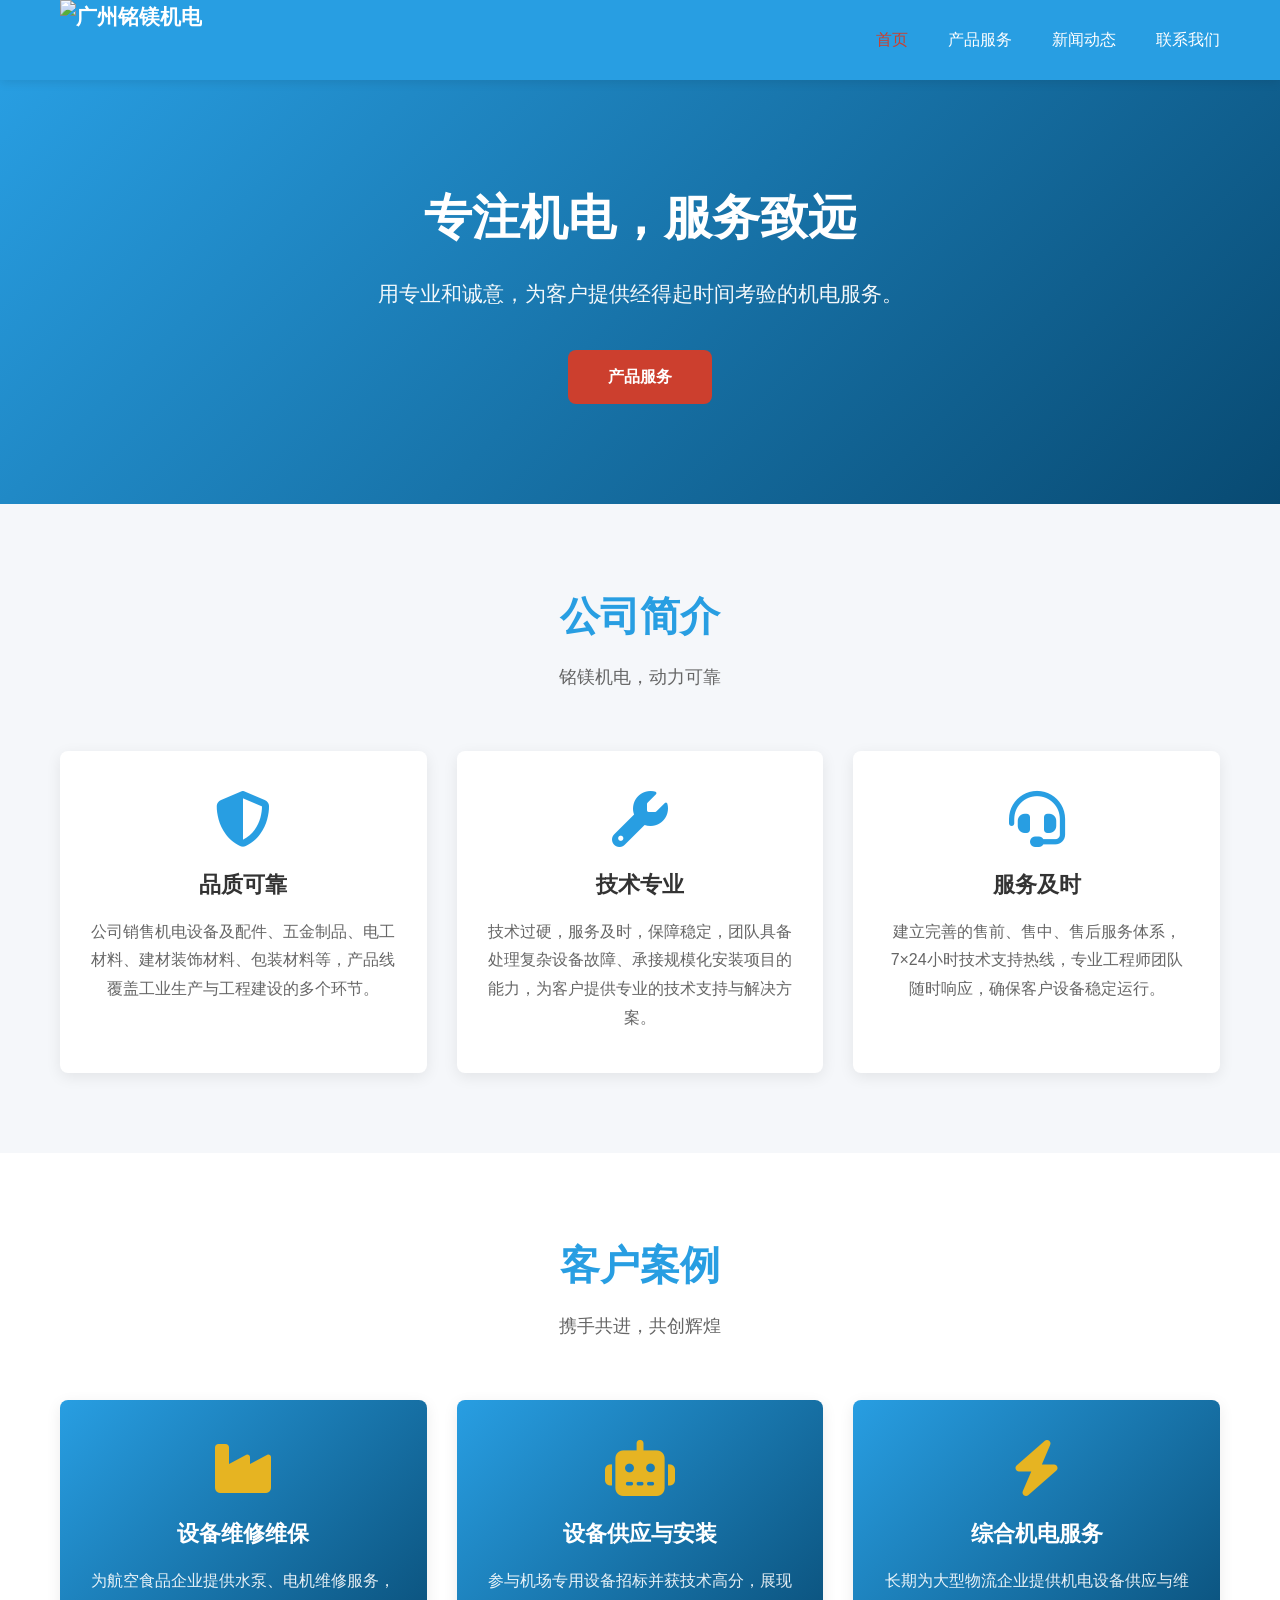
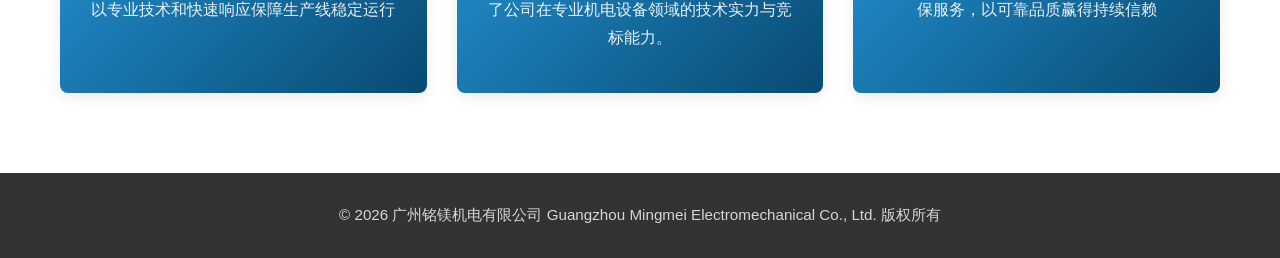
==== index.html @ 8eab923e "Add files via upload" ====
<!DOCTYPE html>
<html lang="zh-CN">
<head>
    <meta charset="UTF-8">
    <meta name="viewport" content="width=device-width, initial-scale=1.0">
    <title>广州铭镁机电有限公司 - 精密传动，驱动未来</title>
    <link rel="stylesheet" href="https://cdnjs.cloudflare.com/ajax/libs/font-awesome/6.4.0/css/all.min.css">
    <link rel="stylesheet" href="style.css">
</head>
<body>
    <header>
        <nav class="container">
            <div class="logo">
                <img src="images/logo1.png" alt="广州铭镁机电" style="height: 80px;">
            </div>
            <div class="menu-toggle">
                <span></span>
                <span></span>
                <span></span>
            </div>
            <ul class="nav-links">
                <li><a href="index.html" class="active">首页</a></li>
                <li><a href="products.html">产品服务</a></li>
                <li><a href="news.html">新闻动态</a></li>
                <li><a href="contact.html">联系我们</a></li>
            </ul>
        </nav>
    </header>

    <section class="hero">
        <div class="container">
            <h1>专注机电，服务致远</h1>
            <p>用专业和诚意，为客户提供经得起时间考验的机电服务。

</p>
            <a href="products.html" class="btn btn-primary">产品服务</a>
        </div>
    </section>

    <section class="advantages">
        <div class="container">
            <div class="section-title">
                <h2>公司简介</h2>
                <p>铭镁机电，动力可靠</p>
            </div>
            <div class="grid-3">
                <div class="card">
                    <i class="fas fa-shield-alt"></i>
                    <h3>品质可靠</h3>
                    <p>公司销售机电设备及配件、五金制品、电工材料、建材装饰材料、包装材料等，产品线覆盖工业生产与工程建设的多个环节。</p>
                </div>
                <div class="card">
                    <i class="fas fa-wrench"></i>
                    <h3>技术专业</h3>
                    <p>技术过硬，服务及时，保障稳定，团队具备处理复杂设备故障、承接规模化安装项目的能力，为客户提供专业的技术支持与解决方案。</p>
                </div>
                <div class="card">
                    <i class="fas fa-headset"></i>
                    <h3>服务及时</h3>
                    <p>建立完善的售前、售中、售后服务体系，7×24小时技术支持热线，专业工程师团队随时响应，确保客户设备稳定运行。</p>
                </div>
            </div>
        </div>
    </section>

    <section>
        <div class="container">
            <div class="section-title">
                <h2>客户案例</h2>
                <p>携手共进，共创辉煌</p>
            </div>
            <div class="grid-3">
                <div class="card case-card">
                    <i class="fas fa-industry"></i>
                    <h3>设备维修维保</h3>
                    <p>为航空食品企业提供水泵、电机维修服务，以专业技术和快速响应保障生产线稳定运行</p>
                </div>
                <div class="card case-card">
                    <i class="fas fa-robot"></i>
                    <h3>设备供应与安装</h3>
                    <p>参与机场专用设备招标并获技术高分，展现了公司在专业机电设备领域的技术实力与竞标能力。</p>
                </div>
                <div class="card case-card">
                    <i class="fas fa-bolt"></i>
                    <h3>综合机电服务</h3>
                    <p>长期为大型物流企业提供机电设备供应与维保服务，以可靠品质赢得持续信赖</p>
                </div>
            </div>
        </div>
    </section>

    <footer>
        <div class="container">
            <p>&copy; 2026 广州铭镁机电有限公司 Guangzhou Mingmei Electromechanical Co., Ltd. 版权所有</p>
        </div>
    </footer>

    <script src="script.js"></script>
</body>
</html>
---- style.css ----
* {
    margin: 0;
    padding: 0;
    box-sizing: border-box;
}

:root {
    --primary-blue: #289ee2;
    --primary-white: #FFFFFF;
    --accent-red: #CC3F2E;
    --accent-yellow: #E6B422;
    --text-dark: #333333;
    --text-gray: #666666;
    --bg-light: #F5F7FA;
}

body {
    font-family: 'Microsoft YaHei', 'PingFang SC', Arial, sans-serif;
    line-height: 1.6;
    color: var(--text-dark);
    background-color: var(--primary-white);
}

a {
    text-decoration: none;
    color: inherit;
    transition: color 0.3s ease;
}

ul {
    list-style: none;
}

.container {
    max-width: 1200px;
    margin: 0 auto;
    padding: 0 20px;
}

header {
    background-color: var(--primary-blue);
    color: var(--primary-white);
    position: sticky;
    top: 0;
    z-index: 1000;
    box-shadow: 0 2px 10px rgba(0,0,0,0.1);
}

nav {
    display: flex;
    justify-content: space-between;
    align-items: center;
    padding: 15px 0;
}

.logo {
    display: flex;
    align-items: center;
    gap: 10px;
    font-size: 1.3rem;
    font-weight: bold;
}

.logo i {
    font-size: 1.8rem;
    color: var(--accent-yellow);
}

.nav-links {
    display: flex;
    gap: 40px;
}

.nav-links a {
    color: var(--primary-white);
    font-size: 1rem;
    font-weight: 500;
    transition: color 0.3s ease;
}

.nav-links a:hover,
.nav-links a.active {
    color: var(--accent-red);
}

.menu-toggle {
    display: none;
    flex-direction: column;
    gap: 5px;
    cursor: pointer;
    padding: 5px;
}

.menu-toggle span {
    width: 25px;
    height: 3px;
    background-color: var(--primary-white);
    transition: all 0.3s ease;
}

.hero {
    background: linear-gradient(135deg, var(--primary-blue) 0%, #084a72 100%);
    color: var(--primary-white);
    padding: 100px 0;
    text-align: center;
}

.hero h1 {
    font-size: 3rem;
    margin-bottom: 20px;
    font-weight: 700;
}

.hero p {
    font-size: 1.3rem;
    margin-bottom: 40px;
    opacity: 0.95;
}

.btn {
    display: inline-block;
    padding: 14px 40px;
    background-color: var(--primary-blue);
    color: var(--primary-white);
    border: none;
    border-radius: 8px;
    font-size: 1rem;
    font-weight: 600;
    cursor: pointer;
    transition: all 0.3s ease;
}

.btn:hover {
    background-color: var(--accent-red);
    transform: translateY(-2px);
    box-shadow: 0 5px 15px rgba(0,0,0,0.2);
}

.btn-primary {
    background-color: var(--accent-red);
}

.btn-primary:hover {
    background-color: #a93426;
}

section {
    padding: 80px 0;
}

.section-title {
    text-align: center;
    margin-bottom: 60px;
}

.section-title h2 {
    font-size: 2.5rem;
    color: var(--primary-blue);
    margin-bottom: 15px;
}

.section-title p {
    color: var(--text-gray);
    font-size: 1.1rem;
}

.advantages {
    background-color: var(--bg-light);
}

.grid-3 {
    display: grid;
    grid-template-columns: repeat(auto-fit, minmax(300px, 1fr));
    gap: 30px;
}

.card {
    background-color: var(--primary-white);
    border-radius: 8px;
    padding: 40px 30px;
    text-align: center;
    box-shadow: 0 4px 15px rgba(0,0,0,0.08);
    transition: transform 0.3s ease, box-shadow 0.3s ease;
}

.card:hover {
    transform: translateY(-10px);
    box-shadow: 0 10px 30px rgba(0,0,0,0.12);
}

.card i {
    font-size: 3.5rem;
    color: var(--primary-blue);
    margin-bottom: 20px;
}

.card h3 {
    font-size: 1.4rem;
    margin-bottom: 15px;
    color: var(--text-dark);
}

.card p {
    color: var(--text-gray);
    line-height: 1.8;
}

.case-card {
    background: linear-gradient(135deg, var(--primary-blue) 0%, #084a72 100%);
    color: var(--primary-white);
}

.case-card i {
    color: var(--accent-yellow);
}

.case-card h3 {
    color: var(--primary-white);
}

.case-card p {
    color: rgba(255,255,255,0.9);
}

.page-header {
    background: linear-gradient(135deg, var(--primary-blue) 0%, #084a72 100%);
    color: var(--primary-white);
    padding: 60px 0;
    text-align: center;
}

.page-header h1 {
    font-size: 2.5rem;
    margin-bottom: 10px;
}

.page-header p {
    font-size: 1.1rem;
    opacity: 0.9;
}

.product-card {
    text-align: left;
}

.product-card .product-icon {
    background-color: var(--bg-light);
    width: 80px;
    height: 80px;
    border-radius: 8px;
    display: flex;
    align-items: center;
    justify-content: center;
    margin-bottom: 20px;
}

.product-card .product-icon i {
    font-size: 2.5rem;
    margin-bottom: 0;
}

.product-card h3 {
    font-size: 1.3rem;
    margin-bottom: 10px;
}

.product-card .spec {
    color: var(--text-gray);
    font-size: 0.95rem;
    margin-bottom: 15px;
}

.product-card .learn-more {
    color: var(--primary-blue);
    font-weight: 600;
    display: inline-flex;
    align-items: center;
    gap: 5px;
}

.product-card .learn-more:hover {
    color: var(--accent-red);
}

.service-process {
    background-color: var(--bg-light);
}

.process-steps {
    display: flex;
    justify-content: space-between;
    flex-wrap: wrap;
    gap: 20px;
}

.process-step {
    flex: 1;
    min-width: 200px;
    text-align: center;
    position: relative;
}

.process-step .step-number {
    width: 60px;
    height: 60px;
    background-color: var(--primary-blue);
    color: var(--primary-white);
    border-radius: 50%;
    display: flex;
    align-items: center;
    justify-content: center;
    font-size: 1.5rem;
    font-weight: bold;
    margin: 0 auto 20px;
}

.process-step h4 {
    font-size: 1.1rem;
    margin-bottom: 10px;
    color: var(--text-dark);
}

.process-step:not(:last-child)::after {
    content: '→';
    position: absolute;
    right: -30px;
    top: 20px;
    font-size: 2rem;
    color: var(--accent-yellow);
}

.news-grid {
    display: grid;
    grid-template-columns: 1fr 350px;
    gap: 40px;
}

.news-filters {
    display: flex;
    gap: 15px;
    margin-bottom: 30px;
    flex-wrap: wrap;
}

.filter-btn {
    padding: 10px 25px;
    background-color: var(--bg-light);
    border: none;
    border-radius: 8px;
    cursor: pointer;
    font-size: 0.95rem;
    transition: all 0.3s ease;
}

.filter-btn:hover,
.filter-btn.active {
    background-color: var(--primary-blue);
    color: var(--primary-white);
}

.news-list {
    display: flex;
    flex-direction: column;
    gap: 25px;
}

.news-item {
    background-color: var(--primary-white);
    border-radius: 8px;
    padding: 25px;
    box-shadow: 0 2px 10px rgba(0,0,0,0.06);
    transition: all 0.3s ease;
}

.news-item:hover {
    box-shadow: 0 5px 20px rgba(0,0,0,0.1);
}

.news-item h3 {
    font-size: 1.3rem;
    margin-bottom: 10px;
    color: var(--text-dark);
}

.news-item h3:hover {
    color: var(--primary-blue);
}

.news-meta {
    color: var(--text-gray);
    font-size: 0.9rem;
    margin-bottom: 15px;
}

.news-item p {
    color: var(--text-gray);
    margin-bottom: 15px;
}

.read-more {
    color: var(--primary-blue);
    font-weight: 600;
    font-size: 0.95rem;
}

.read-more:hover {
    color: var(--accent-red);
}

.sidebar {
    background-color: var(--primary-white);
    border-radius: 8px;
    padding: 25px;
    box-shadow: 0 2px 10px rgba(0,0,0,0.06);
    height: fit-content;
}

.sidebar h3 {
    font-size: 1.3rem;
    margin-bottom: 20px;
    color: var(--primary-blue);
    padding-bottom: 15px;
    border-bottom: 2px solid var(--bg-light);
}

.popular-list {
    display: flex;
    flex-direction: column;
    gap: 15px;
}

.popular-item {
    display: flex;
    gap: 15px;
    align-items: flex-start;
}

.popular-number {
    font-size: 1.8rem;
    font-weight: bold;
    color: var(--accent-yellow);
    line-height: 1;
}

.popular-item h4 {
    font-size: 0.95rem;
    margin-bottom: 5px;
    color: var(--text-dark);
}

.popular-item h4:hover {
    color: var(--primary-blue);
}

.popular-item span {
    font-size: 0.85rem;
    color: var(--text-gray);
}

.contact-section {
    background-color: var(--bg-light);
}

.contact-grid {
    display: grid;
    grid-template-columns: 1fr 1fr;
    gap: 40px;
}

.contact-form {
    background-color: var(--primary-white);
    border-radius: 8px;
    padding: 40px;
    box-shadow: 0 4px 15px rgba(0,0,0,0.08);
}

.contact-form h3 {
    font-size: 1.5rem;
    margin-bottom: 25px;
    color: var(--primary-blue);
}

.form-group {
    margin-bottom: 20px;
}

.form-group label {
    display: block;
    margin-bottom: 8px;
    color: var(--text-dark);
    font-weight: 500;
}

.form-group input,
.form-group textarea {
    width: 100%;
    padding: 12px 15px;
    border: 1px solid #ddd;
    border-radius: 8px;
    font-size: 1rem;
    font-family: inherit;
    transition: border-color 0.3s ease;
}

.form-group input:focus,
.form-group textarea:focus {
    outline: none;
    border-color: var(--primary-blue);
}

.form-group textarea {
    resize: vertical;
    min-height: 120px;
}

.form-group .error {
    border-color: var(--accent-red);
}

.error-message {
    color: var(--accent-red);
    font-size: 0.85rem;
    margin-top: 5px;
    display: none;
}

.contact-info {
    background-color: var(--primary-white);
    border-radius: 8px;
    padding: 40px;
    box-shadow: 0 4px 15px rgba(0,0,0,0.08);
}

.contact-info h3 {
    font-size: 1.5rem;
    margin-bottom: 25px;
    color: var(--primary-blue);
}

.info-item {
    display: flex;
    gap: 15px;
    margin-bottom: 25px;
}

.info-item i {
    font-size: 1.5rem;
    color: var(--primary-blue);
    min-width: 30px;
}

.info-item h4 {
    font-size: 1.1rem;
    margin-bottom: 5px;
    color: var(--text-dark);
}

.info-item p,
.info-item a {
    color: var(--text-gray);
    font-size: 0.95rem;
}

.info-item a:hover {
    color: var(--primary-blue);
}

.map-placeholder {
    margin-top: 30px;
    background: linear-gradient(135deg, #e0e8f0 0%, #c8d6e5 100%);
    border-radius: 8px;
    padding: 60px 20px;
    text-align: center;
}

.map-placeholder i {
    font-size: 3rem;
    color: var(--primary-blue);
    margin-bottom: 15px;
}

.map-placeholder p {
    color: var(--text-gray);
    font-weight: 500;
}

.social-links {
    margin-top: 30px;
    display: flex;
    gap: 15px;
}

.social-links a {
    width: 50px;
    height: 50px;
    background-color: var(--bg-light);
    border-radius: 8px;
    display: flex;
    align-items: center;
    justify-content: center;
    font-size: 1.3rem;
    color: var(--primary-blue);
    transition: all 0.3s ease;
}

.social-links a:hover {
    background-color: var(--primary-blue);
    color: var(--primary-white);
    transform: translateY(-3px);
}

footer {
    background-color: var(--text-dark);
    color: rgba(255,255,255,0.8);
    padding: 30px 0;
    text-align: center;
}

footer p {
    font-size: 0.95rem;
}

@media (max-width: 992px) {
    .news-grid {
        grid-template-columns: 1fr;
    }
    
    .contact-grid {
        grid-template-columns: 1fr;
    }
    
    .process-step:not(:last-child)::after {
        display: none;
    }
}

@media (max-width: 768px) {
    .nav-links {
        position: absolute;
        top: 100%;
        left: 0;
        right: 0;
        background-color: var(--primary-blue);
        flex-direction: column;
        padding: 20px;
        gap: 15px;
        display: none;
        box-shadow: 0 5px 10px rgba(0,0,0,0.1);
    }
    
    .nav-links.active {
        display: flex;
    }
    
    .menu-toggle {
        display: flex;
    }
    
    .hero h1 {
        font-size: 2rem;
    }
    
    .hero p {
        font-size: 1.1rem;
    }
    
    .section-title h2 {
        font-size: 2rem;
    }
    
    .grid-3 {
        grid-template-columns: 1fr;
    }
    
    .process-steps {
        flex-direction: column;
    }
    
    .news-filters {
        justify-content: center;
    }
}

@media (max-width: 480px) {
    .hero {
        padding: 60px 0;
    }
    
    .hero h1 {
        font-size: 1.6rem;
    }
    
    section {
        padding: 50px 0;
    }
    
    .contact-form,
    .contact-info {
        padding: 25px;
    }
}
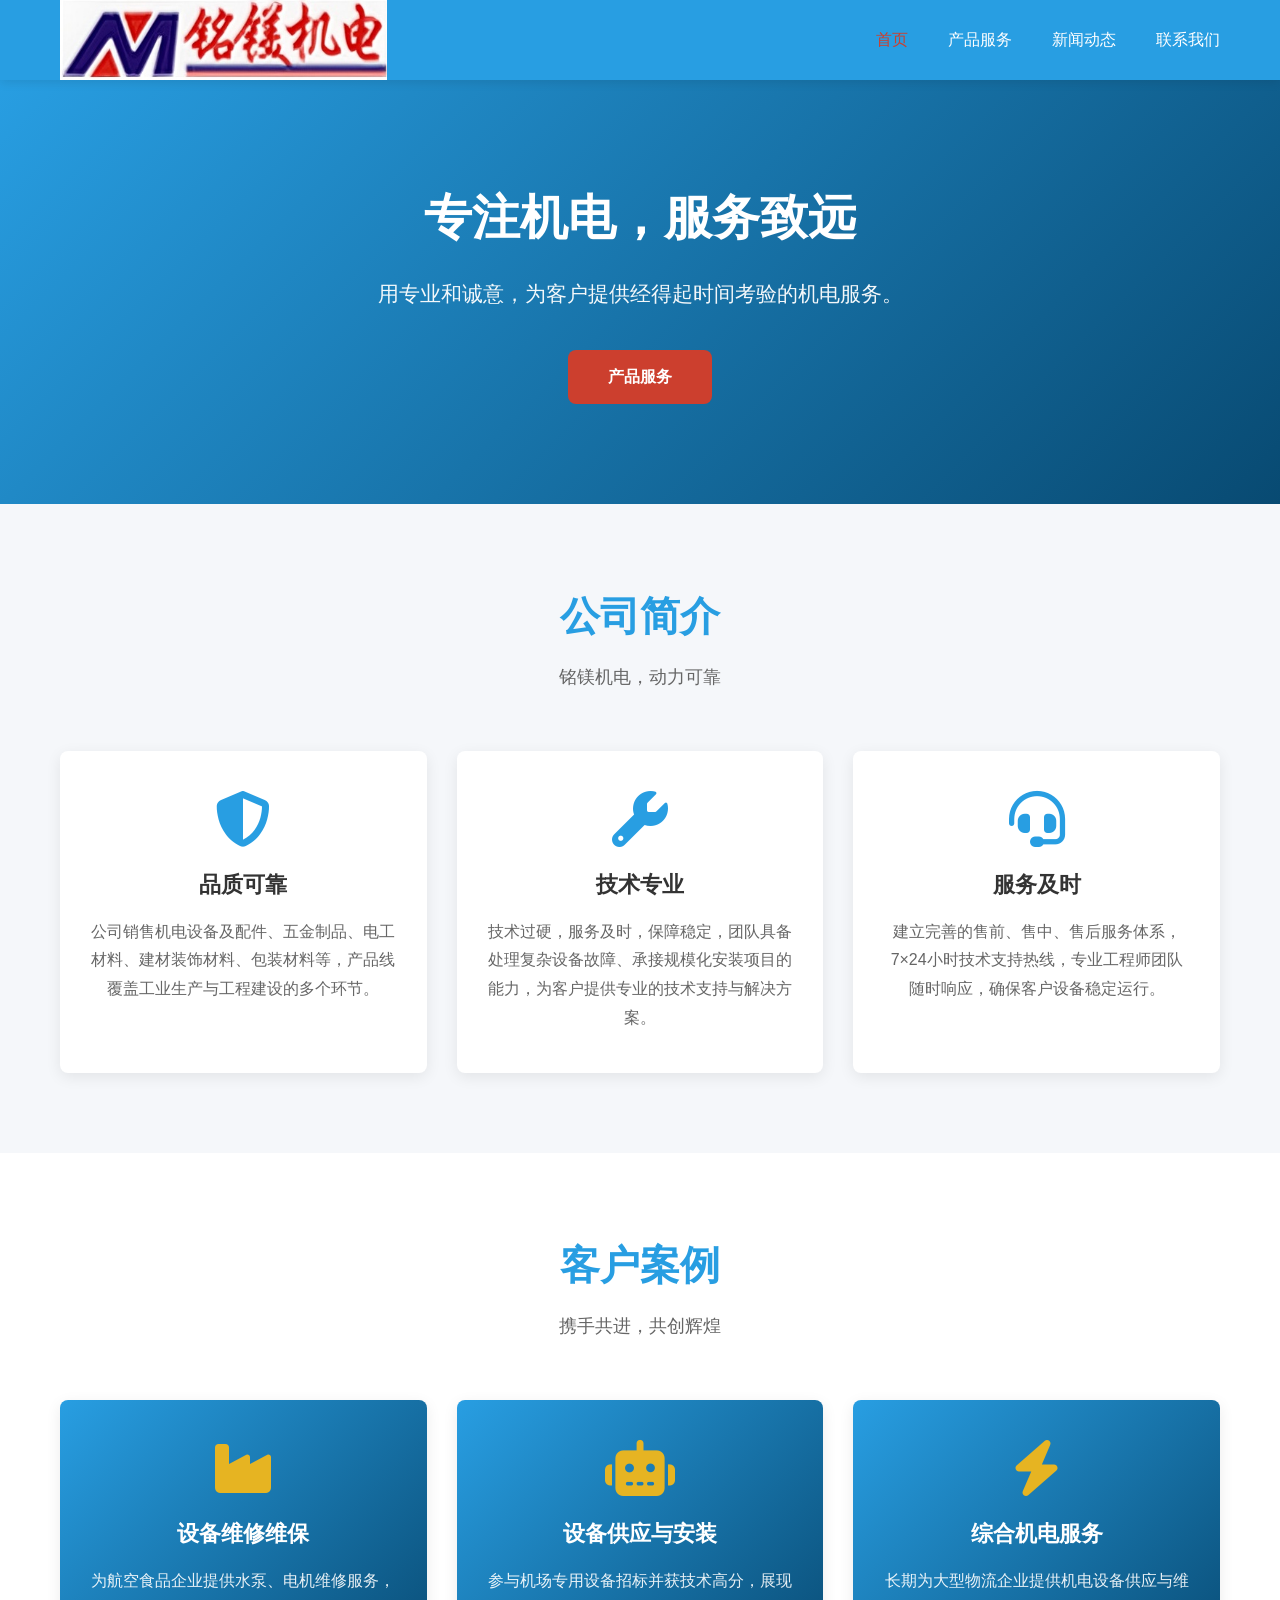
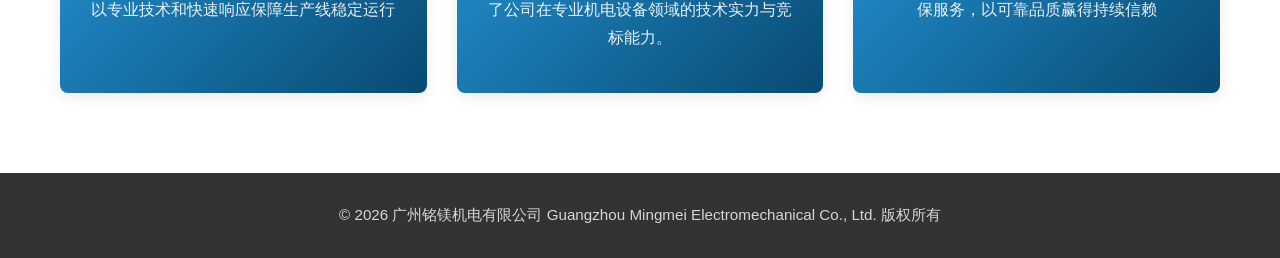
==== commit b9ef2fdf: "Update logo image source in index.html" ====
--- a/index.html
+++ b/index.html
@@ -11,7 +11,7 @@
     <header>
         <nav class="container">
             <div class="logo">
-                <img src="images/logo1.png" alt="广州铭镁机电" style="height: 80px;">
+                <img src="logo1.png" alt="广州铭镁机电" style="height: 80px;">
             </div>
             <div class="menu-toggle">
                 <span></span>
